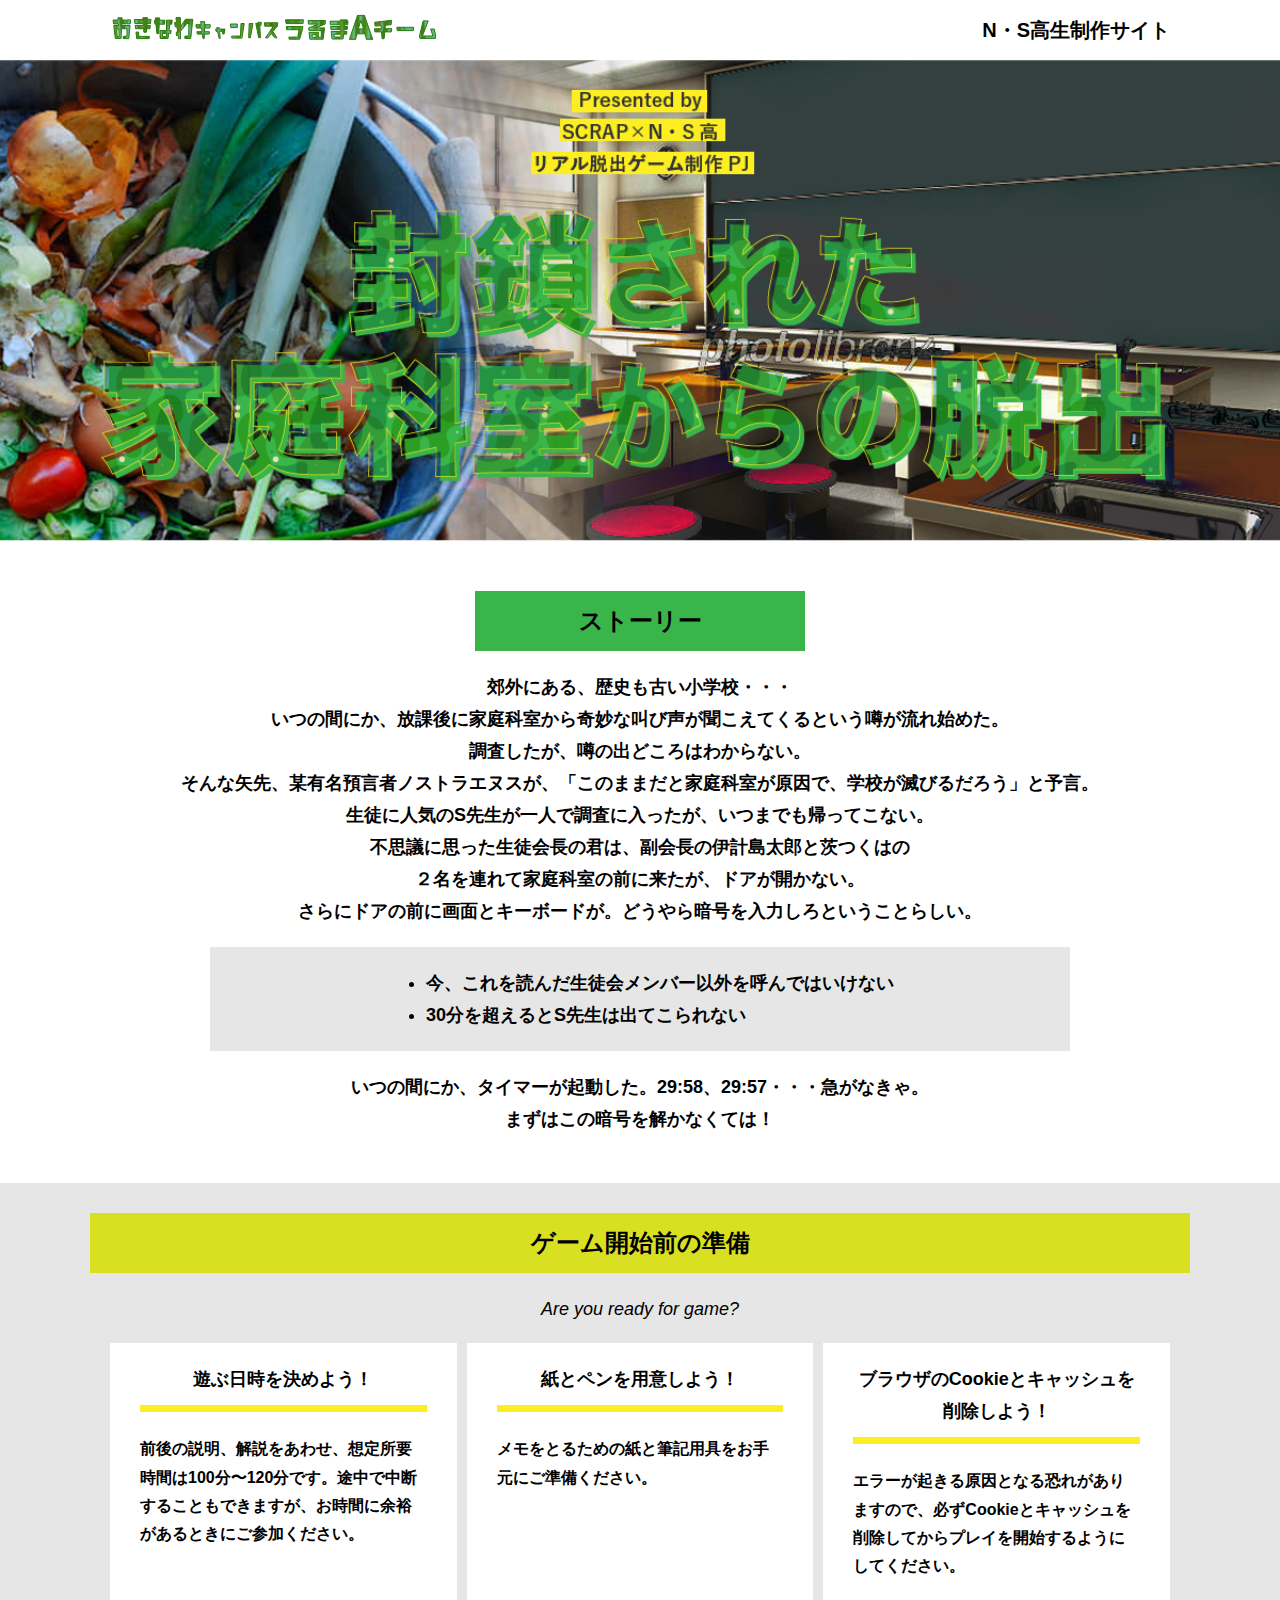
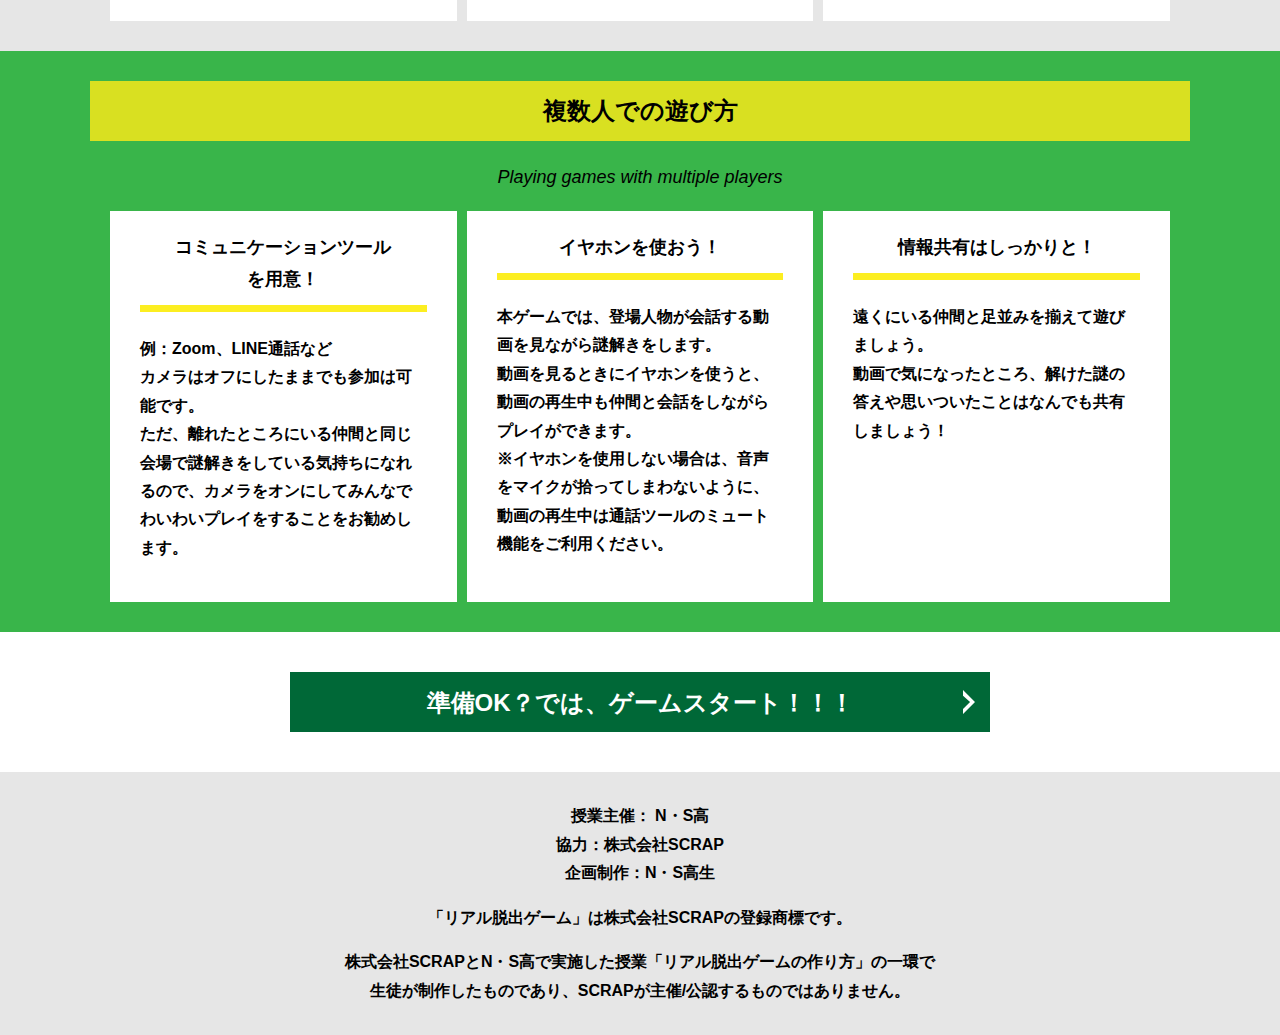
==== index.html @ 4c73a022 "Add files via upload" ====
<!DOCTYPE html>
<html lang="ja">
<head>
  <meta charset="UTF-8">
  <meta http-equiv="X-UA-Compatible" content="IE=edge">
  <meta name="viewport" content="width=device-width, initial-scale=1.0">
  <title>封鎖された家庭科室からの脱出 │ Project N</title>
  <link rel="stylesheet" href="assets/css/normalize.css">
  <link rel="stylesheet" href="assets/css/style.css">
</head>
<body>
  <svg width="0" height="0" class="hidden">
    <symbol xmlns="http://www.w3.org/2000/svg" viewBox="0 0 12.47 24.94" id="arrow" class="arrow_svg">
      <title>arrow</title>
      <polygon points="0 24.94 0 19.66 7.35 12.47 0 5.92 0 0 12.47 12.47 0 24.94"/>
    </symbol>
  </svg>
  <header class="header">
    <div class="container">
      <div class="header__logo"><img src="assets/images/logo.svg" alt="チームロゴ"></div>
      <div class="header__name">N・S高生制作サイト</div>
    </div>
  </header>
  <main class="main index-page">
    <!-- タイトルエリア　ここから -->
    <h1 class="main-title"><img src="assets/images/top-image.png" alt="Presented by SCRAP×N・S高リアル脱出ゲーム制作PJ 封鎖された家庭科室からの脱出"></h1>
    <!-- タイトルエリア　ここまで -->
    <section class="section section--story">
      <div class="container">
        <h2 class="section-title section-title--keycolor section-title--story">ストーリー</h2>
        <div class="story">
          <p class="text-center">郊外にある、歴史も古い小学校・・・<br>
            いつの間にか、放課後に家庭科室から奇妙な叫び声が聞こえてくるという噂が流れ始めた。<br>
            調査したが、噂の出どころはわからない。<br>
            そんな矢先、某有名預言者ノストラエヌスが、「このままだと家庭科室が原因で、学校が滅びるだろう」と予言。<br>
            生徒に人気のS先生が一人で調査に入ったが、いつまでも帰ってこない。<br>
            不思議に思った生徒会長の君は、副会長の伊計島太郎と茨つくはの<br>
            ２名を連れて家庭科室の前に来たが、ドアが開かない。<br>
            さらにドアの前に画面とキーボードが。どうやら暗号を入力しろということらしい。</p>
          <div class="story__note__outer bg-color--gray">
            <ul class="story__note">
              <li>今、これを読んだ生徒会メンバー以外を呼んではいけない</li>
              <li>30分を超えるとS先生は出てこられない</li>
            </ul>
          </div>
          <p class="text-center">いつの間にか、タイマーが起動した。29:58、29:57・・・急がなきゃ。<br>
            まずはこの暗号を解かなくては！</p>
        </div>
      </div>
    </section>
    <section class="section bg-color--gray">
      <div class="container">
        <h2 class="section-title">ゲーム開始前の準備</h2>
        <p class="font-eng text-center">Are you ready for game?</p>
        <!--
          class名"row"内のclass名"column"が横並びになります。
          改行する場合は以下のように追加してください。
          <div class="row">
            <div class="column">
              ～ 内容 ～
            </div>
          </div>
        -->
        <div class="row">
          <div class="column">
            <div class="card">
              <h3 class="card__title">遊ぶ日時を決めよう！</h3>
              <p class="card__content">前後の説明、解説をあわせ、想定所要時間は100分〜120分です。途中で中断することもできますが、お時間に余裕があるときにご参加ください。</p>
            </div>
          </div>
          <div class="column">
            <div class="card">
              <h3 class="card__title">紙とペンを用意しよう！</h3>
              <p class="card__content">メモをとるための紙と筆記用具をお手元にご準備ください。</p>
            </div>
          </div>
          <div class="column">
            <div class="card">
              <h3 class="card__title">ブラウザのCookieとキャッシュを<br>削除しよう！</h3>
              <p class="card__content">エラーが起きる原因となる恐れがありますので、必ずCookieとキャッシュを削除してからプレイを開始するようにしてください。</p>
            </div>
          </div>
        </div>
      </div>
    </section>
    <section class="section bg-color--keycolor">
      <div class="container">
        <h2 class="section-title">複数人での遊び方</h2>
        <p class="font-eng text-center">Playing games with multiple players</p>
        <div class="row">
          <div class="column">
            <div class="card">
              <h3 class="card__title">コミュニケーションツール<br>を用意！</h3>
              <p class="card__content">例：Zoom、LINE通話など<br>
                カメラはオフにしたままでも参加は可能です。<br>
                ただ、離れたところにいる仲間と同じ会場で謎解きをしている気持ちになれるので、カメラをオンにしてみんなでわいわいプレイをすることをお勧めします。</p>
            </div>
          </div>
          <div class="column">
            <div class="card">
              <h3 class="card__title">イヤホンを使おう！</h3>
              <p class="card__content">本ゲームでは、登場人物が会話する動画を見ながら謎解きをします。<br>
                動画を見るときにイヤホンを使うと、動画の再生中も仲間と会話をしながらプレイができます。<br>
                ※イヤホンを使用しない場合は、音声をマイクが拾ってしまわないように、動画の再生中は通話ツールのミュート機能をご利用ください。</p>
            </div>
          </div>
          <div class="column">
            <div class="card">
              <h3 class="card__title">情報共有はしっかりと！</h3>
              <p class="card__content">遠くにいる仲間と足並みを揃えて遊びましょう。<br>
                動画で気になったところ、解けた謎の答えや思いついたことはなんでも共有しましょう！</p>
            </div>
          </div>
        </div>
      </div>
    </section>
    <section class="section">
      <div class="container">
        <a class="btn" href="main.html">準備OK？では、ゲームスタート！！！<svg class="btn__arrow"><use xlink:href="#arrow"></use></svg></a>
      </div>
    </section>
  </main>
  <footer class="footer section bg-color--gray">
    <div class="container">
      <p class="text-center">授業主催： N・S高<br>協力：株式会社SCRAP<br>企画制作：N・S高生</p>
      <p class="text-center">「リアル脱出ゲーム」は株式会社SCRAPの登録商標です。</p>
      <p class="text-center">株式会社SCRAPとN・S高で実施した授業「リアル脱出ゲームの作り方」の一環で<br>生徒が制作したものであり、SCRAPが主催/公認するものではありません。</p>
    </div>
  </footer>
</body>
</html>
---- assets/css/style.css ----
@charset "UTF-8";
/****************************
 * 共通CSSのテンプレートです。
*****************************/
*,
*::before,
*::after {
  -webkit-box-sizing: border-box;
          box-sizing: border-box;
}

html {
  font-size: 18px;
  -webkit-box-sizing: border-box;
          box-sizing: border-box;
}

body {
  overflow-x: hidden;
  font-family: "游ゴシック体", "Yu Gothic", YuGothic, "ヒラギノ角ゴ Pro", "Hiragino Kaku Gothic Pro", "メイリオ", "Meiryo", sans-serif;
  font-size: 18px;
  line-height: 1.77778;
  font-weight: bold;
  text-decoration: none;
  border: none;
  list-style: none;
  color: #000;
  margin: 0;
}

img {
  width: 100%;
}

figure {
  margin: 0;
}

figcaption {
  margin-top: 30px;
  font-size: 14px;
}

@media screen and (max-width: 767px) {
  figcaption {
    font-size: 13px;
  }
}

input[type=text] {
  font-size: 18px;
  border: none;
  padding: 25px 35px;
  display: block;
  margin: 0 auto;
  max-width: 580px;
  width: 100%;
}

::-webkit-input-placeholder {
  color: #999;
}

:-ms-input-placeholder {
  color: #999;
}

::-ms-input-placeholder {
  color: #999;
}

::placeholder {
  color: #999;
}

button {
  cursor: pointer;
  display: block;
  border: none;
  margin: 0 auto;
  background-color: #006837;
  color: #fff;
  width: 287px;
  height: 55px;
}

/*******************
* Layout
*******************/
.section {
  padding-top: 30px;
  padding-bottom: 30px;
}

.section--clear {
  /* ステージクリア画面 */
  position: fixed;
  display: none;
  /* 読み込み時に一瞬表示されるのを防ぐ */
  -webkit-box-pack: center;
      -ms-flex-pack: center;
          justify-content: center;
  -webkit-box-align: center;
      -ms-flex-align: center;
          align-items: center;
  top: 0;
  bottom: 0;
  left: 0;
  right: 0;
  z-index: 200;
}

.section--clear.isClear {
  display: -webkit-box;
  display: -ms-flexbox;
  display: flex;
}

.container {
  width: 1100px;
  padding-left: 20px;
  padding-right: 20px;
  margin: 0 auto;
}

@media screen and (max-width: 1100px) {
  .container {
    width: calc(100% - 40px);
  }
}

.row {
  display: -webkit-box;
  display: -ms-flexbox;
  display: flex;
  -ms-flex-line-pack: stretch;
      align-content: stretch;
  gap: 10px;
}

.row + .row {
  margin-top: 20px;
}

.column {
  width: 100%;
}

.card {
  background-color: #fff;
  margin-bottom: 20px;
  height: 100%;
}

.card__title {
  font-size: 18px;
  text-align: center;
  margin: 0;
  padding: 20px 30px;
  position: relative;
  cursor: pointer;
}

.card__content {
  -webkit-transition: all 0.3s;
  transition: all 0.3s;
  font-size: 16px;
  padding: 20px 30px;
  margin: 0;
  position: relative;
}

.card__content::before {
  display: block;
  content: '';
  width: calc(100% - 60px);
  height: 7px;
  background-color: #fcee21;
  position: absolute;
  top: -10px;
  left: 30px;
}

.hint-page .card {
  height: auto;
}

.hint-page .card__content {
  display: none;
  text-align: center;
}

.hint-page .card__arrow {
  position: absolute;
  top: calc(50% - 12px);
  right: 45px;
  -webkit-transform: rotate(90deg);
          transform: rotate(90deg);
  -webkit-transition: all 0.3s;
  transition: all 0.3s;
  fill: #009245;
  width: 12px;
  height: 24px;
}

.hint-page .card.is-open .card__content {
  display: block;
}

.hint-page .card.is-open .card__arrow {
  -webkit-transform: rotate(-90deg);
          transform: rotate(-90deg);
}

.box {
  padding: 35px 30px;
}

.youtube {
  position: relative;
  width: 100%;
  padding-top: 56.25%;
}

.youtube iframe {
  position: absolute;
  top: 0;
  left: 0;
  width: 100%;
  height: 100%;
}

.youtube__container {
  max-width: 800px;
  margin: 0 auto;
}

/*********************
* Color
*********************/
.bg-color--keycolor {
  background-color: #39b54a;
}

.bg-color--subcolor {
  background-color: #d9e021;
}

.bg-color--gray {
  background-color: #e6e6e6;
}

/*********************
* title
**********************/
.main-title {
  margin: 0;
}

.sub-title {
  text-align: center;
  font-size: 18px;
  line-height: 1.66667;
}

.sub-title__bg {
  background-color: #fcee21;
  padding-left: 1rem;
  padding-right: 1rem;
}

.section-title {
  font-size: 24px;
  line-height: 1.75;
  text-align: center;
  padding: 9px 20px;
  background-color: #d9e021;
  margin: 0 -20px 20px -20px;
}

.section-title__stage {
  display: inline-block;
  margin-right: 2rem;
}

.section-title--keycolorlight {
  background-color: #8cc63f;
}

.section-title--keycolorlight .section-title__stage {
  color: #fff;
}

.section-title--keycolor {
  background-color: #39b54a;
}

.section-title--story {
  width: 330px;
  margin: 0 auto 20px;
}

.section-title--border {
  position: relative;
  font-size: 30px;
  text-align: center;
  line-height: 1.06667;
  margin: 0;
  padding-bottom: 15px;
  color: #006837;
}

.section-title--border::after {
  position: absolute;
  bottom: 0;
  left: calc(50% - 95px);
  display: block;
  content: '';
  background-color: #fff;
  height: 2.6px;
  width: 190px;
}

/******************
* text
******************/
.font-eng {
  font-style: italic;
  font-weight: normal;
}

/*************************
* Button
*************************/
.btn {
  display: block;
  text-decoration: none;
  cursor: pointer;
  background-color: #006837;
  color: #fff;
  font-size: 24px;
  line-height: 1.54167;
  text-align: center;
  padding: 11.5px;
  width: calc(100% - 40px);
  max-width: 700px;
  margin: 10px auto;
  position: relative;
}

.btn:hover {
  opacity: 0.7;
}

.btn__arrow {
  position: absolute;
  top: calc(50% - 12px);
  right: 15px;
  fill: #fff;
  width: 12px;
  height: 24px;
}

/****************
* header
*****************/
.header {
  background-color: #fff;
  height: 60px;
}

.header .container {
  display: -webkit-box;
  display: -ms-flexbox;
  display: flex;
  -webkit-box-pack: justify;
      -ms-flex-pack: justify;
          justify-content: space-between;
  -webkit-box-align: center;
      -ms-flex-align: center;
          align-items: center;
  height: 100%;
}

.header__logo {
  width: 330px;
  height: 42px;
}

.header__name {
  font-size: 20px;
  line-height: 1.1;
}

.footer {
  font-size: 16px;
}

.footer p:first-child {
  margin-top: 0;
}

.footer p:last-child {
  margin-bottom: 0;
}

/********************
* main
********************/
.story__note {
  margin: 0;
}

.story__note__outer {
  width: 860px;
  display: -webkit-box;
  display: -ms-flexbox;
  display: flex;
  padding: 20px;
  margin: 20px auto;
  -webkit-box-pack: center;
      -ms-flex-pack: center;
          justify-content: center;
}

@media screen and (max-width: 940px) {
  .story__note__outer {
    width: 100%;
  }
}

.stage-column__container + .stage-column__container {
  border-top: 2px solid #fff;
}

.answer {
  font-size: 18px;
  margin-bottom: 20px;
  line-height: 80px;
  word-spacing: 20px;
}

.err-message {
  color: #c1272d;
  font-size: 18px;
  text-align: center;
}

.link-hint {
  text-align: center;
  display: block;
  margin-top: 20px;
}

.clear-message {
  background-color: #d9e021;
  padding: 30px 30px 60px;
  position: relative;
}

.clear-message__title {
  position: relative;
  display: block;
  text-align: center;
  color: #006837;
  font-size: 30px;
  padding-bottom: 10px;
  margin-bottom: 35px;
}

.clear-message__title::after {
  content: '';
  position: absolute;
  display: block;
  width: 183px;
  height: 2px;
  background-color: #fff;
  bottom: 0;
  left: calc(50% - (183px/2));
}

.clear-message__content {
  text-align: center;
}

.clear-message__btn {
  position: absolute;
  bottom: -30px;
  left: calc(50% - 144px);
  width: 288px;
  margin: 0;
}

/********************
* Utility
********************/
.text-center {
  text-align: center;
}

.text-left {
  text-align: left;
}

.text-right {
  text-align: right;
}

.hidden {
  display: none;
}
/*# sourceMappingURL=style.css.map */
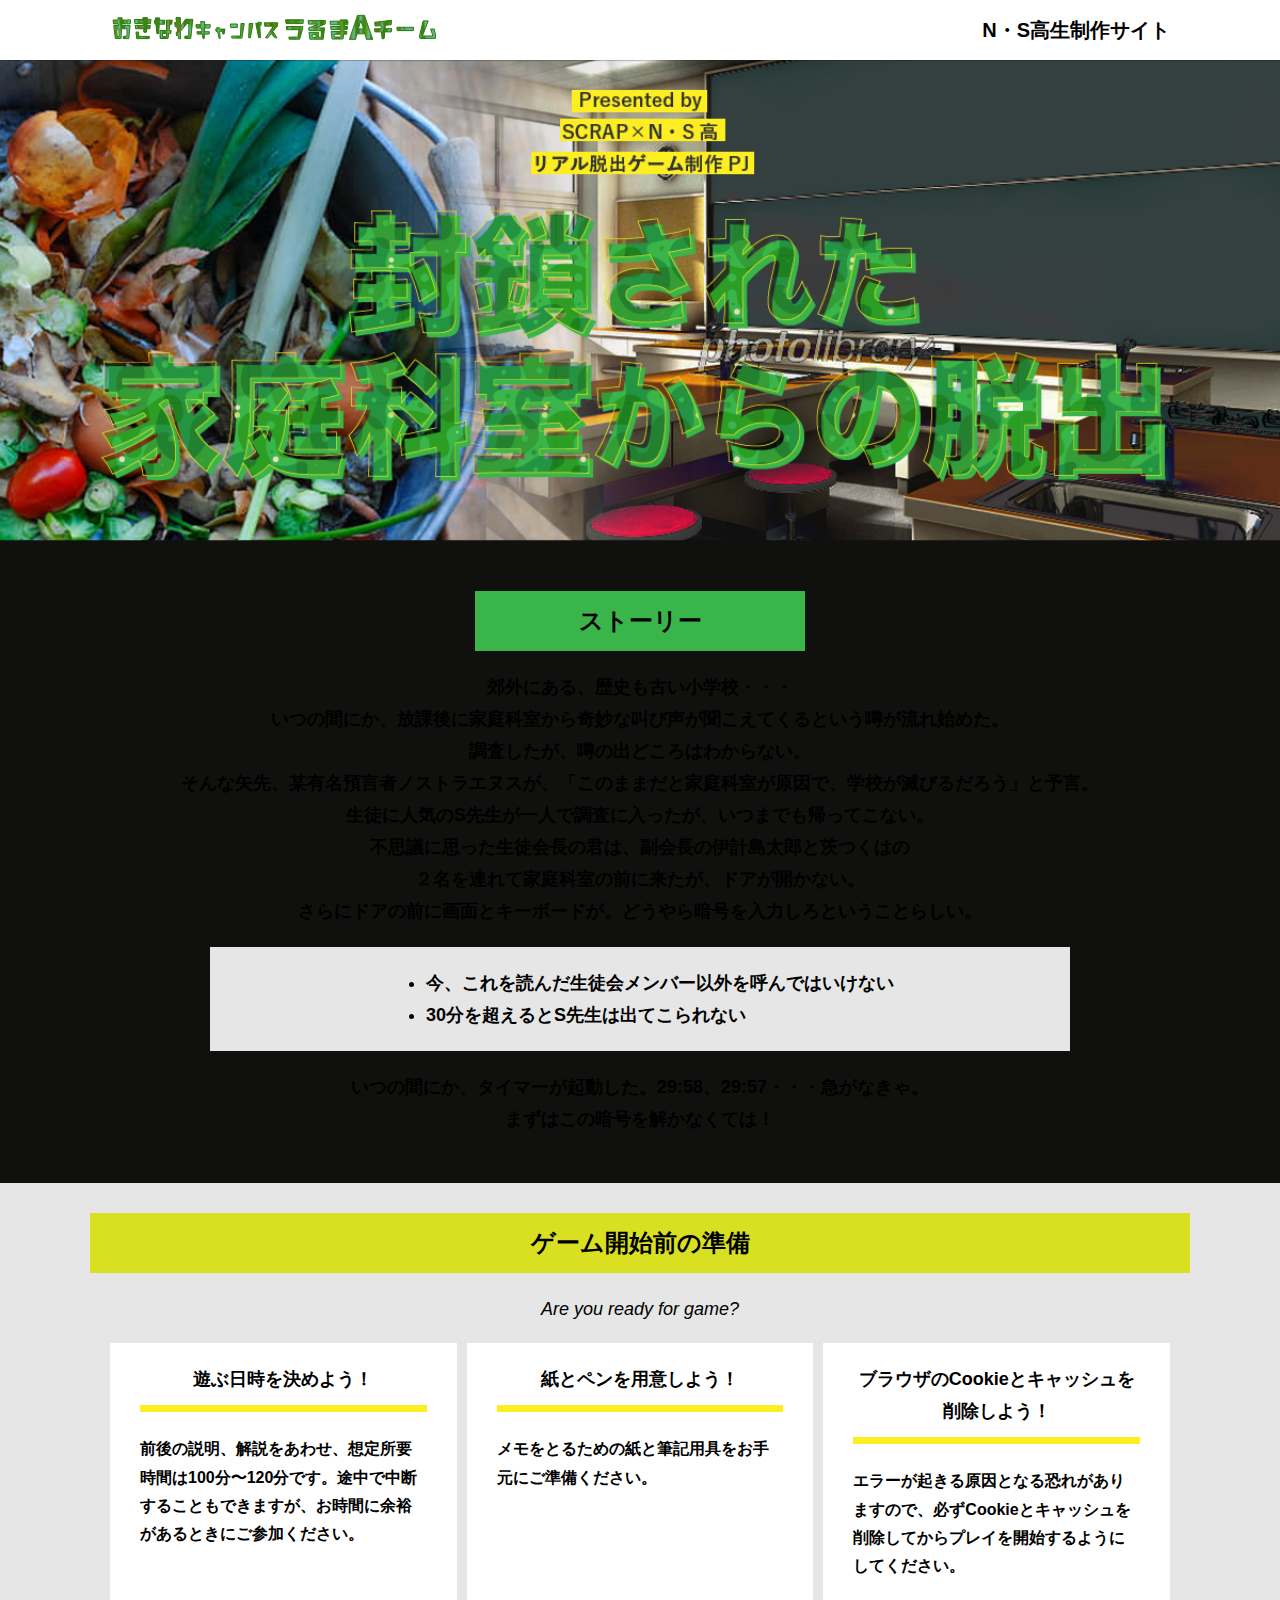
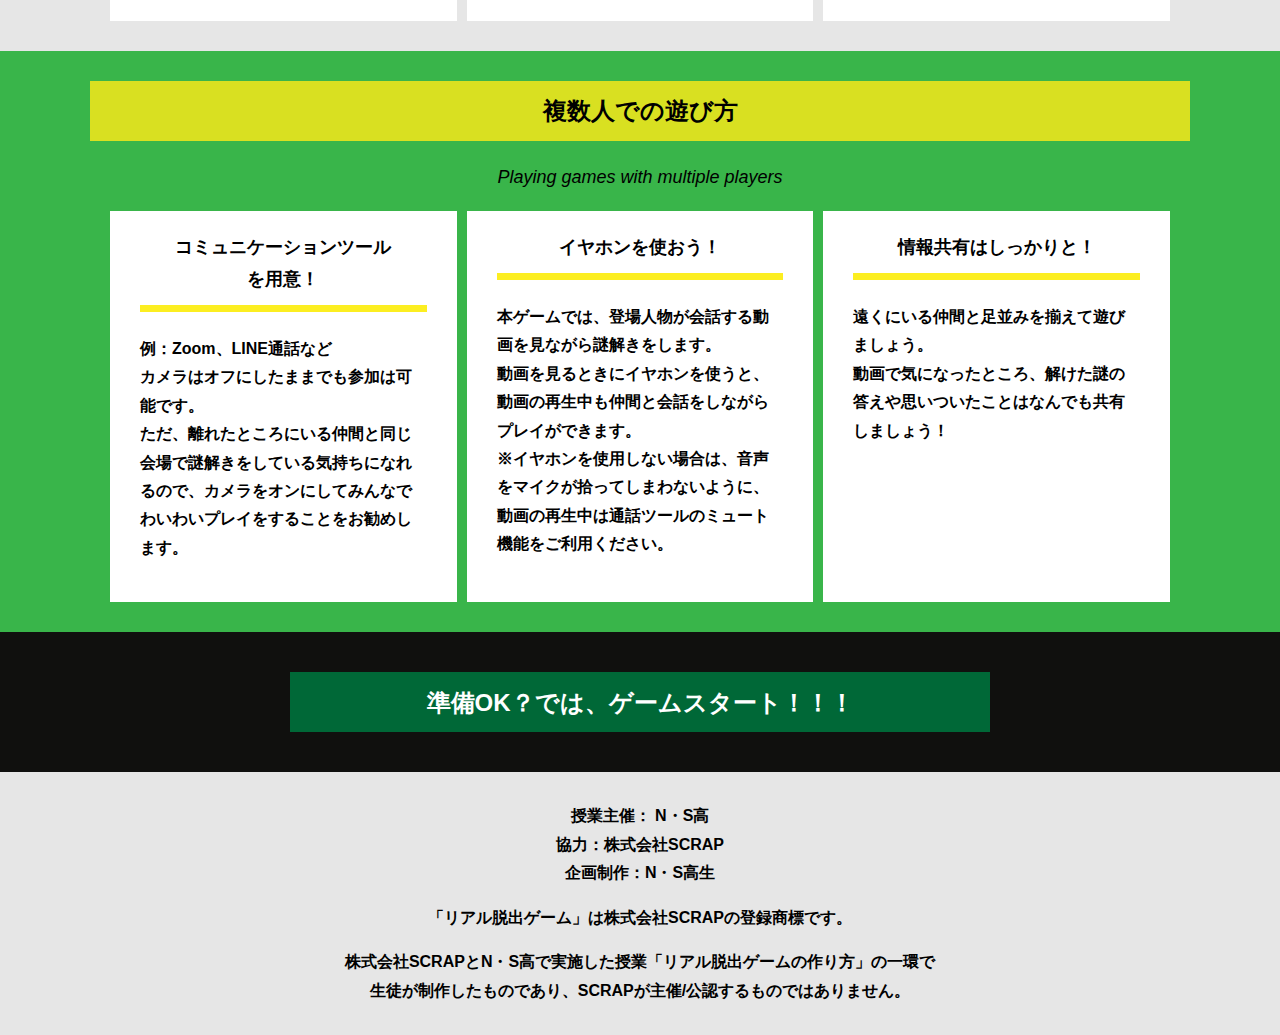
==== commit 83e22885: "Update index.html" ====
--- a/index.html
+++ b/index.html
@@ -10,6 +10,7 @@
 </head>
 <body>
   <svg width="0" height="0" class="hidden">
+    <body bgcolor="#10100E">
     <symbol xmlns="http://www.w3.org/2000/svg" viewBox="0 0 12.47 24.94" id="arrow" class="arrow_svg">
       <title>arrow</title>
       <polygon points="0 24.94 0 19.66 7.35 12.47 0 5.92 0 0 12.47 12.47 0 24.94"/>
@@ -128,4 +129,4 @@
     </div>
   </footer>
 </body>
-</html>+</html>
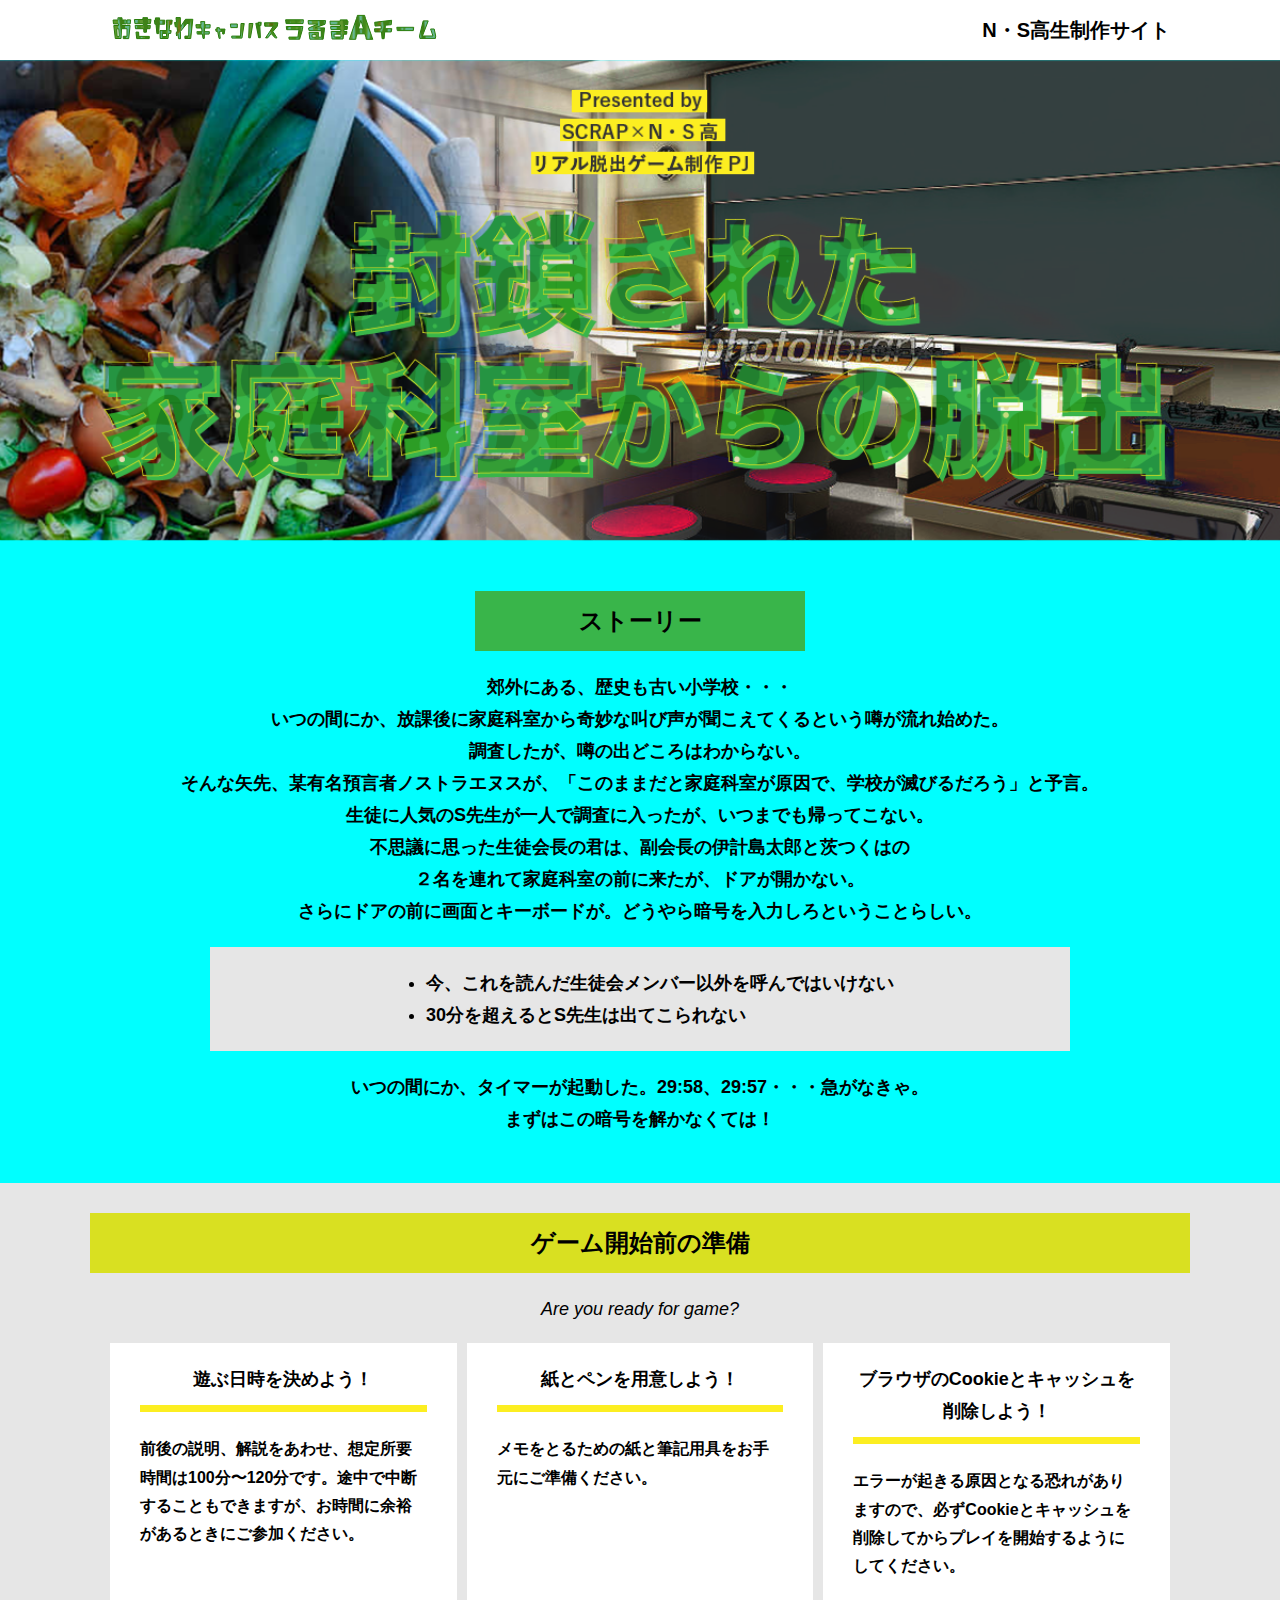
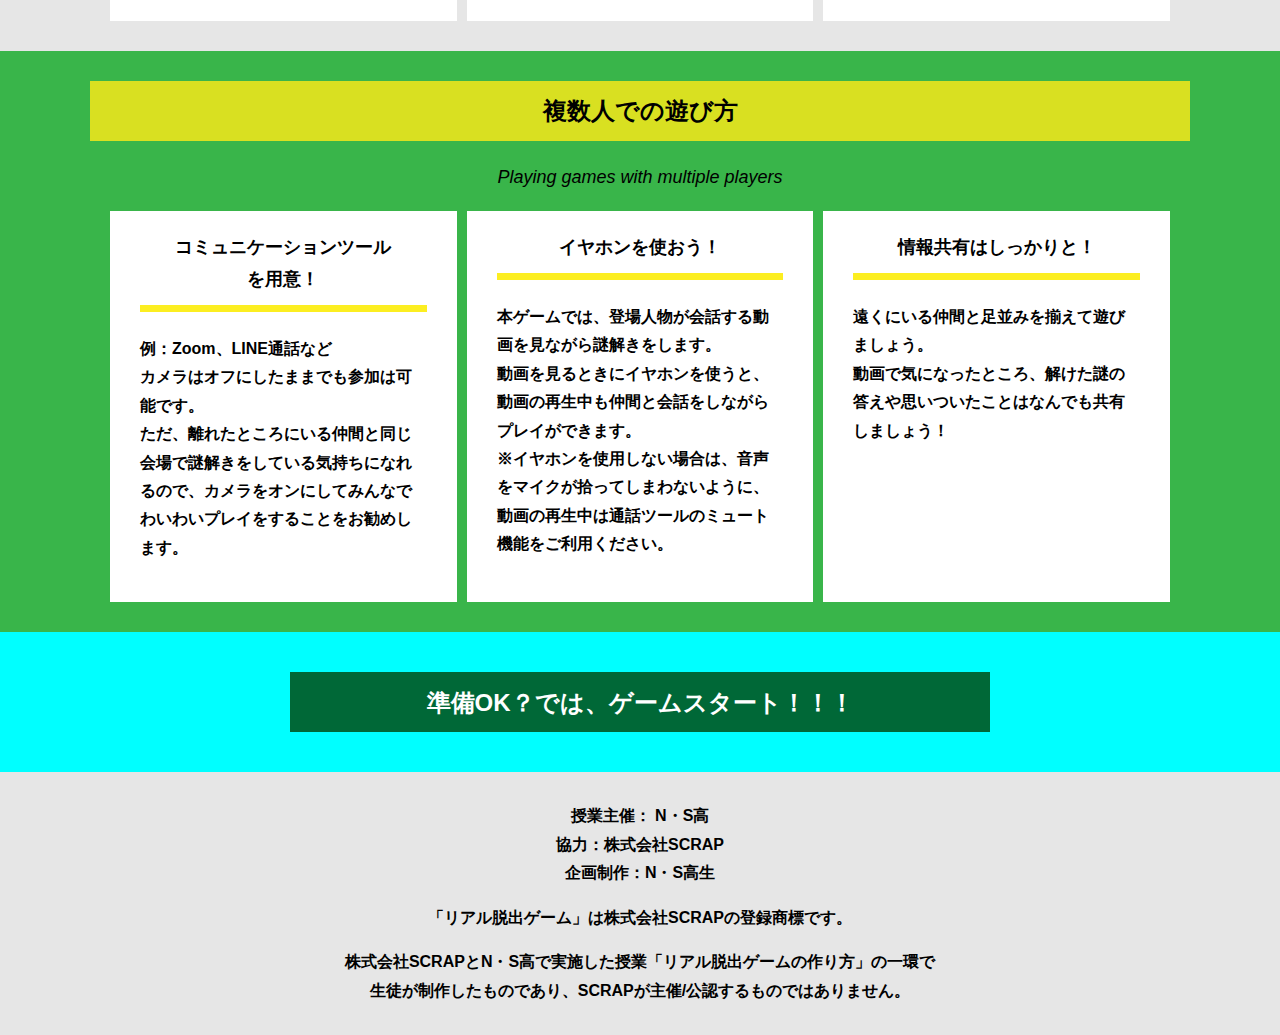
==== commit 26afa425: "Update index.html" ====
--- a/index.html
+++ b/index.html
@@ -10,7 +10,7 @@
 </head>
 <body>
   <svg width="0" height="0" class="hidden">
-    <body bgcolor="#10100E">
+    <body bgcolor="#00FFFF">
     <symbol xmlns="http://www.w3.org/2000/svg" viewBox="0 0 12.47 24.94" id="arrow" class="arrow_svg">
       <title>arrow</title>
       <polygon points="0 24.94 0 19.66 7.35 12.47 0 5.92 0 0 12.47 12.47 0 24.94"/>
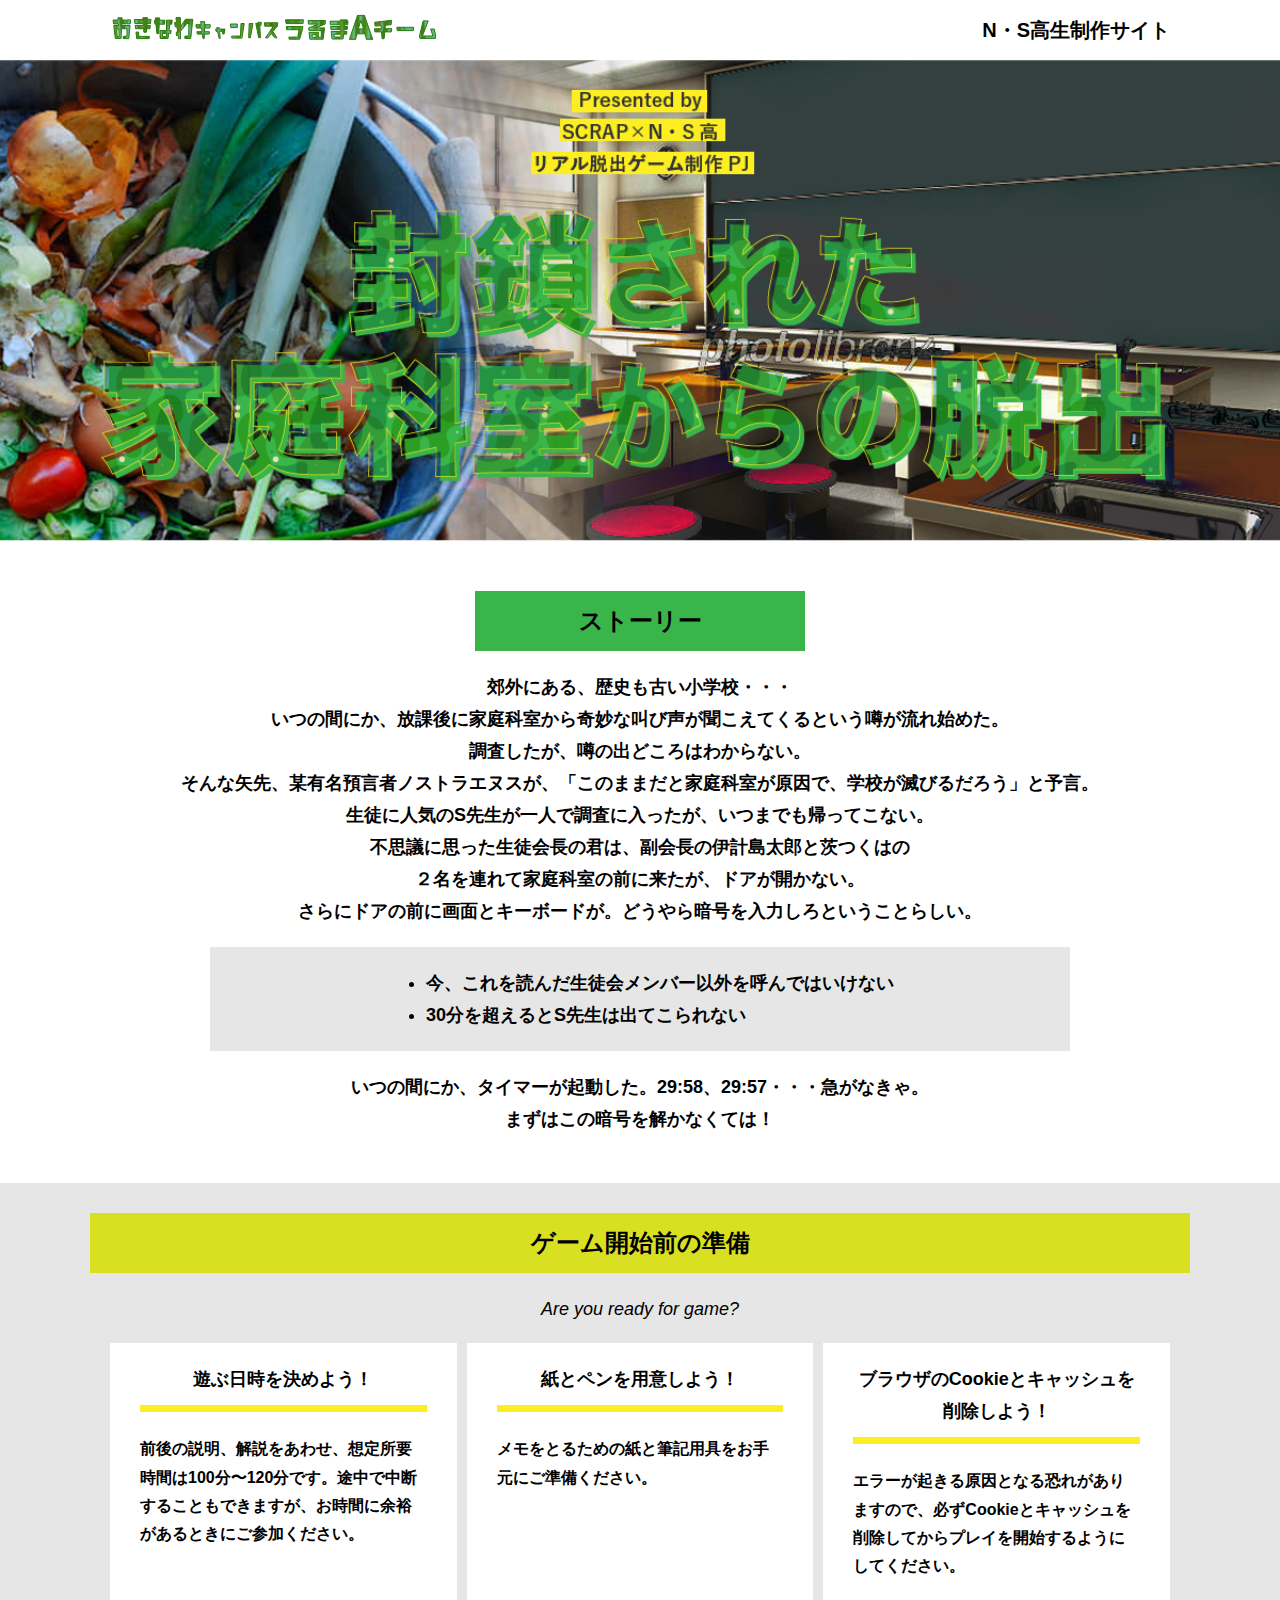
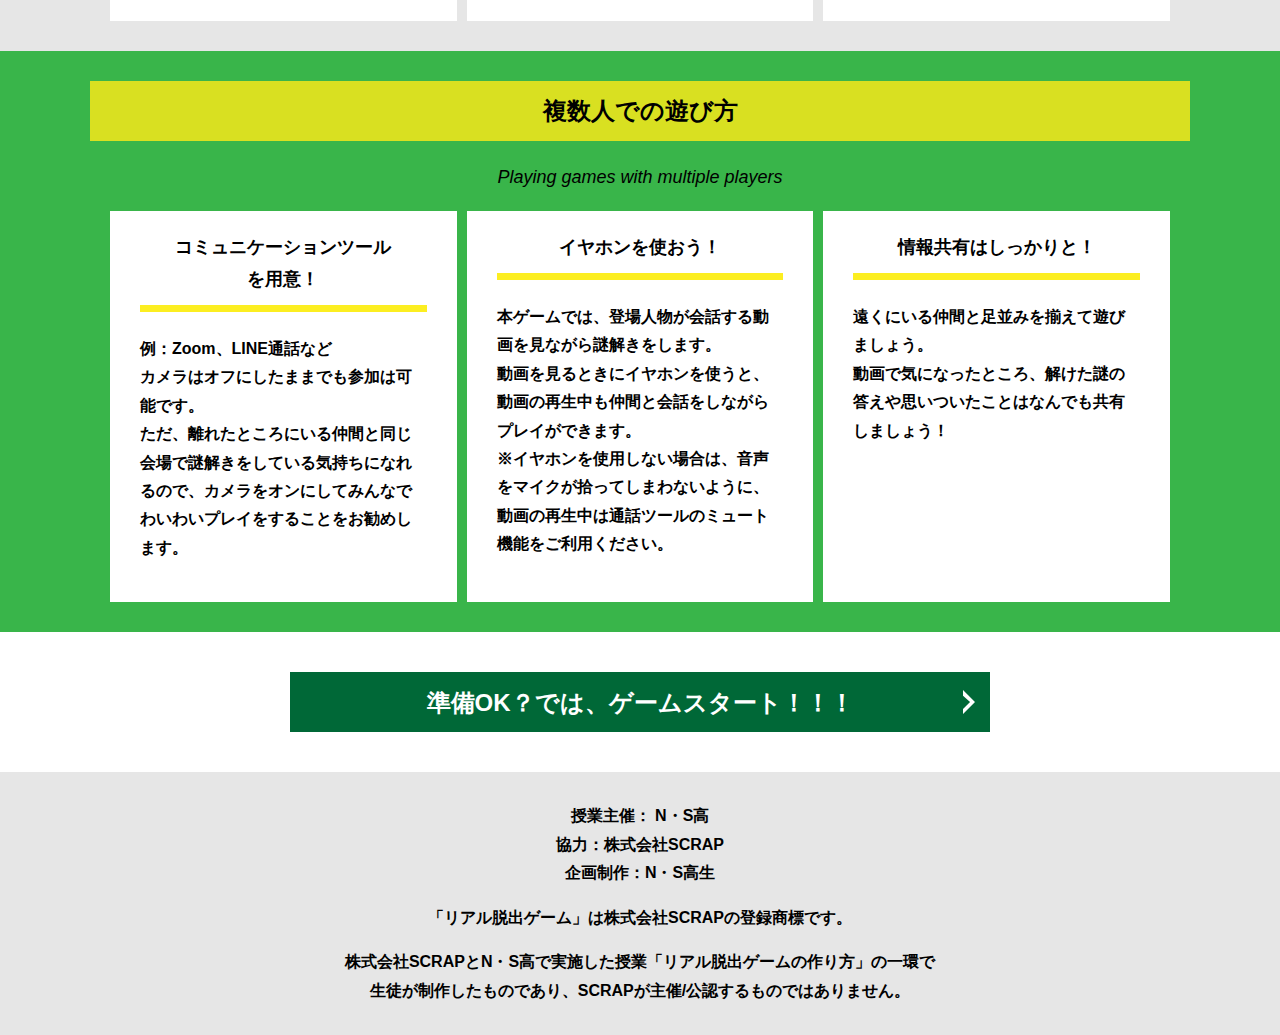
==== commit a86074ed: "Update index.html" ====
--- a/index.html
+++ b/index.html
@@ -10,7 +10,7 @@
 </head>
 <body>
   <svg width="0" height="0" class="hidden">
-    <body bgcolor="#00FFFF">
+    <color="#00FFFF">
     <symbol xmlns="http://www.w3.org/2000/svg" viewBox="0 0 12.47 24.94" id="arrow" class="arrow_svg">
       <title>arrow</title>
       <polygon points="0 24.94 0 19.66 7.35 12.47 0 5.92 0 0 12.47 12.47 0 24.94"/>
--- a/assets/css/style.css
+++ b/assets/css/style.css
@@ -316,7 +316,7 @@
   left: calc(50% - 95px);
   display: block;
   content: '';
-  background-color: #fff;
+  background-color: #00ffff;
   height: 2.6px;
   width: 190px;
 }
@@ -474,7 +474,7 @@
   display: block;
   width: 183px;
   height: 2px;
-  background-color: #fff;
+  background-color: #00ffff;
   bottom: 0;
   left: calc(50% - (183px/2));
 }
@@ -509,4 +509,4 @@
 .hidden {
   display: none;
 }
-/*# sourceMappingURL=style.css.map */+/*# sourceMappingURL=style.css.map */
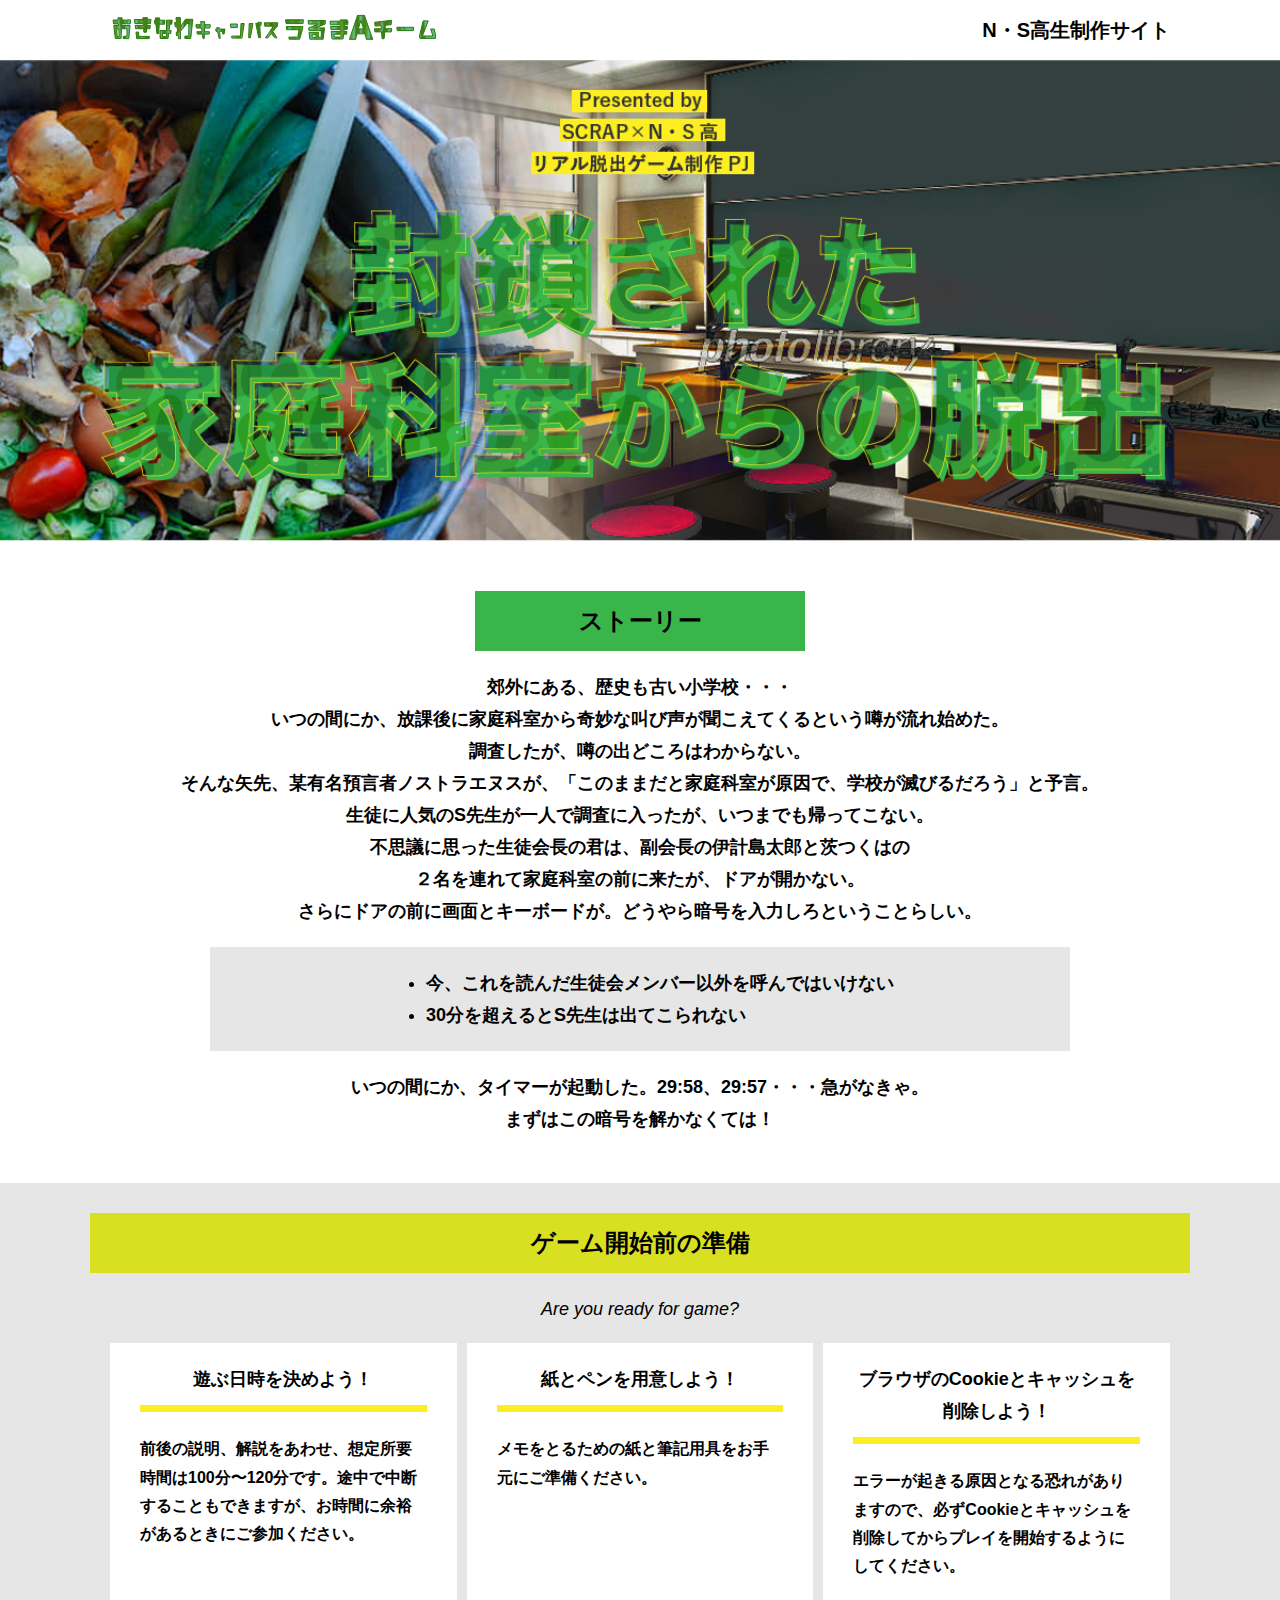
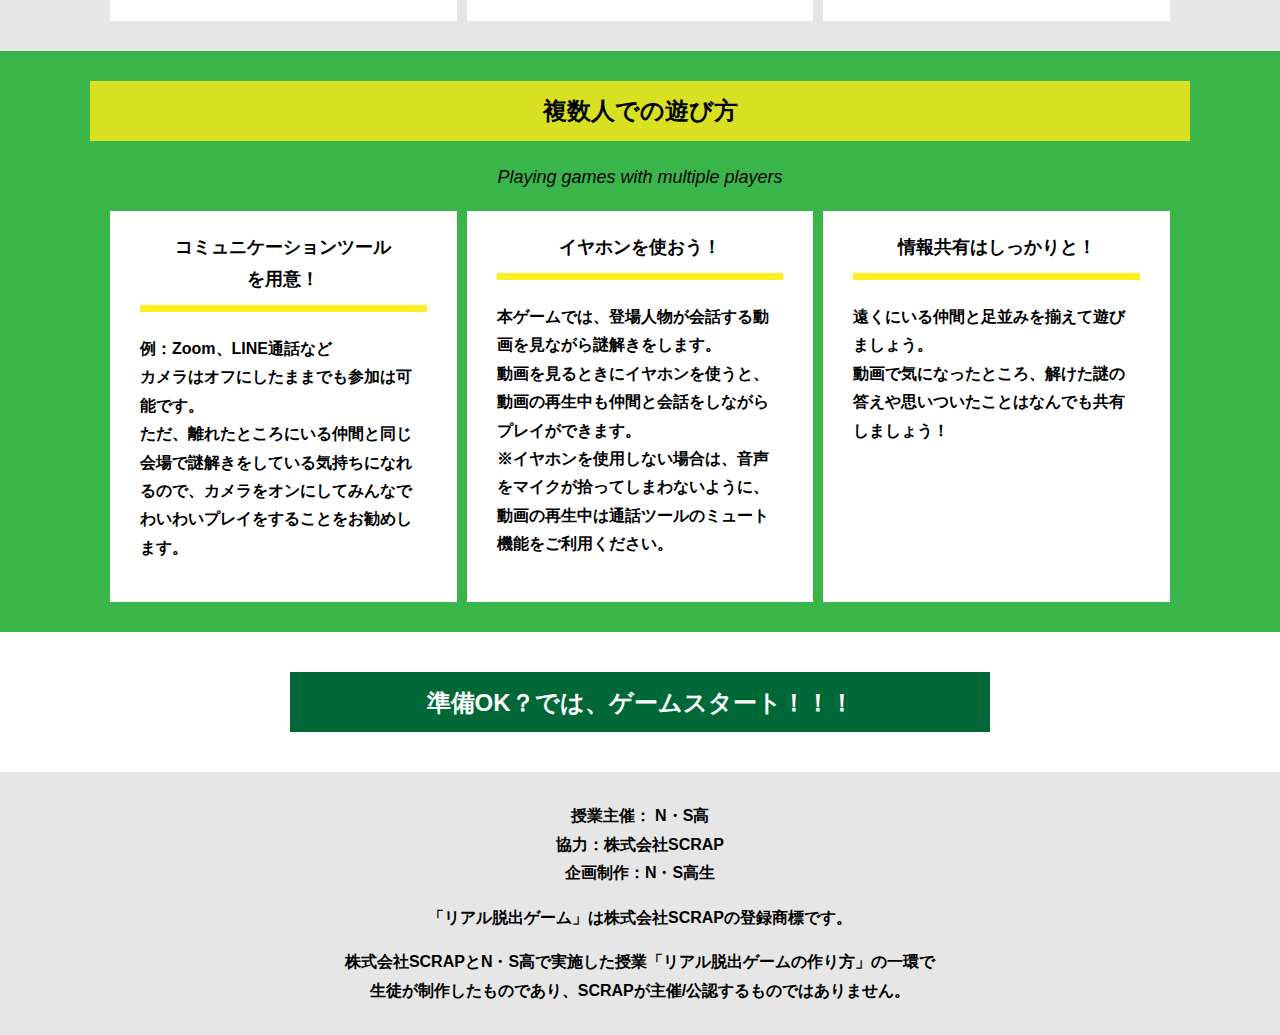
==== commit 0e1e1fd7: "Update index.html" ====
--- a/index.html
+++ b/index.html
@@ -10,7 +10,7 @@
 </head>
 <body>
   <svg width="0" height="0" class="hidden">
-    <color="#00FFFF">
+    <body color="#00FFFF">
     <symbol xmlns="http://www.w3.org/2000/svg" viewBox="0 0 12.47 24.94" id="arrow" class="arrow_svg">
       <title>arrow</title>
       <polygon points="0 24.94 0 19.66 7.35 12.47 0 5.92 0 0 12.47 12.47 0 24.94"/>
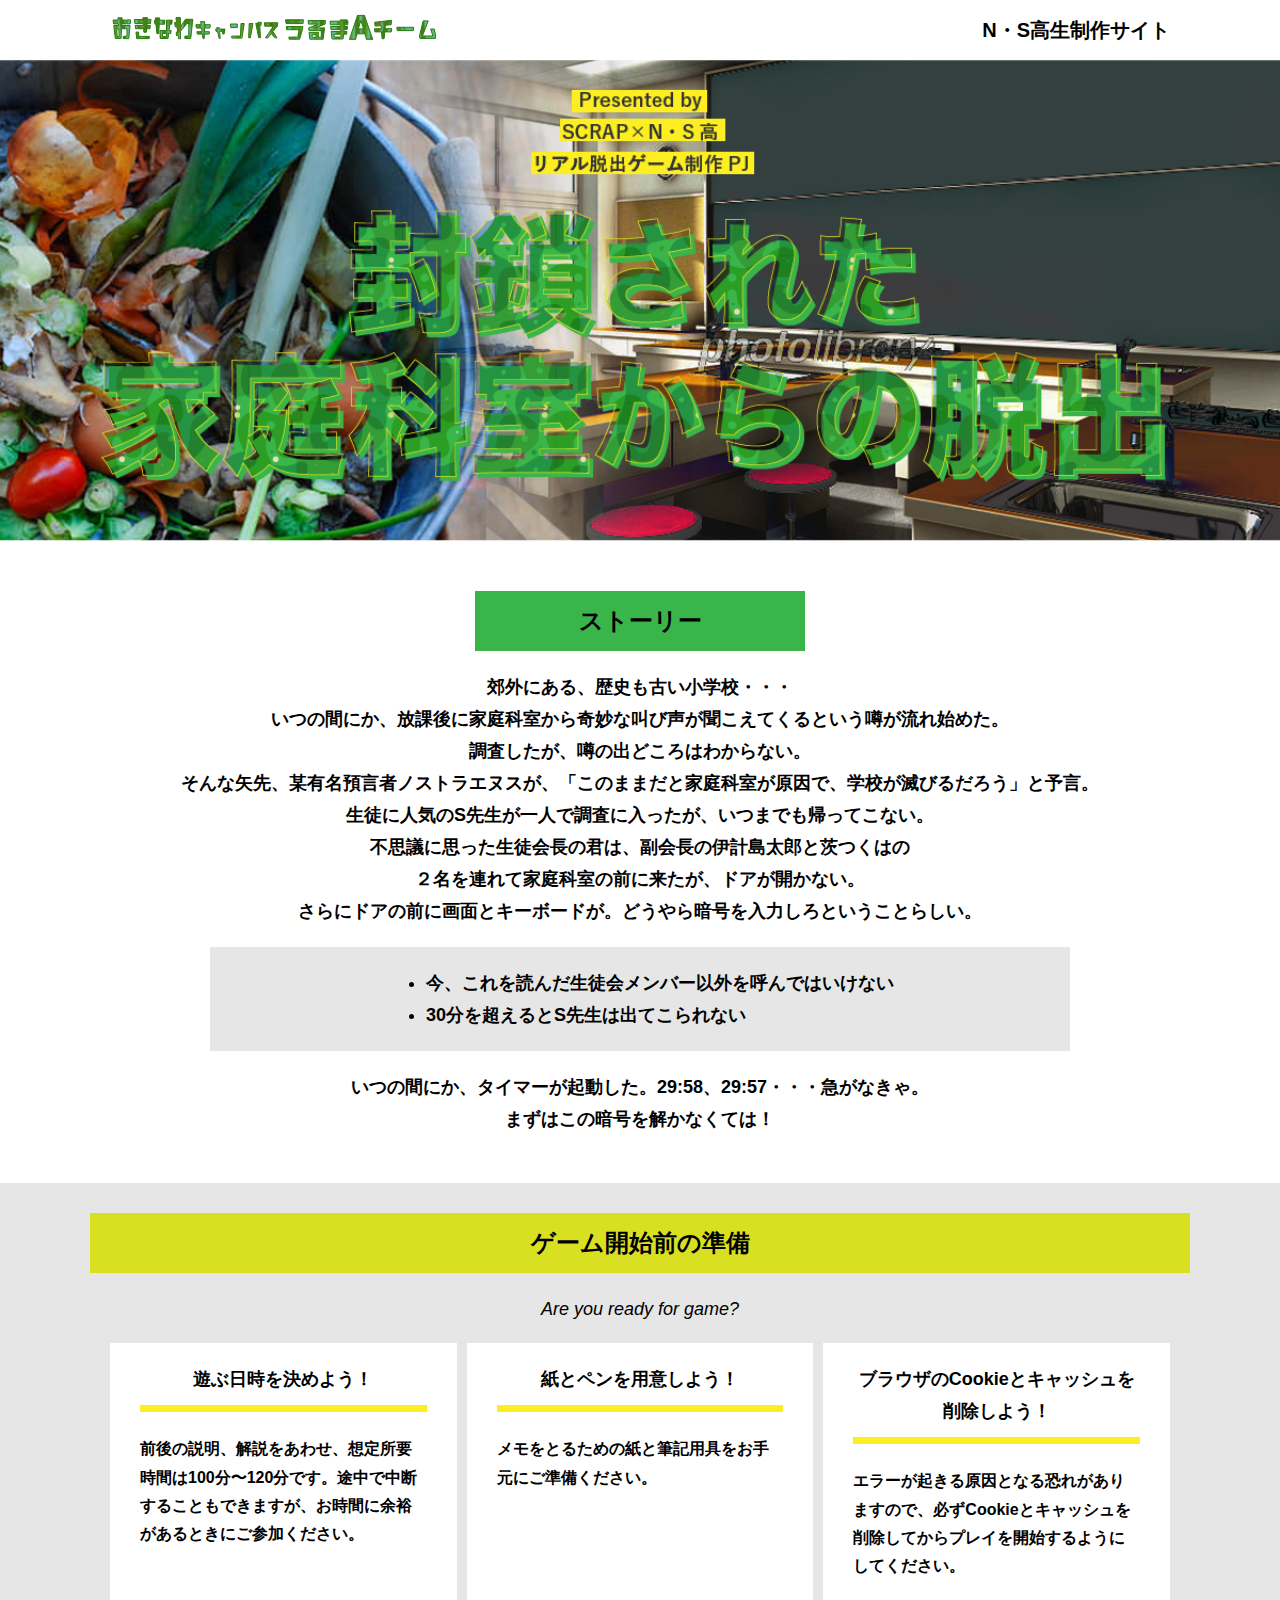
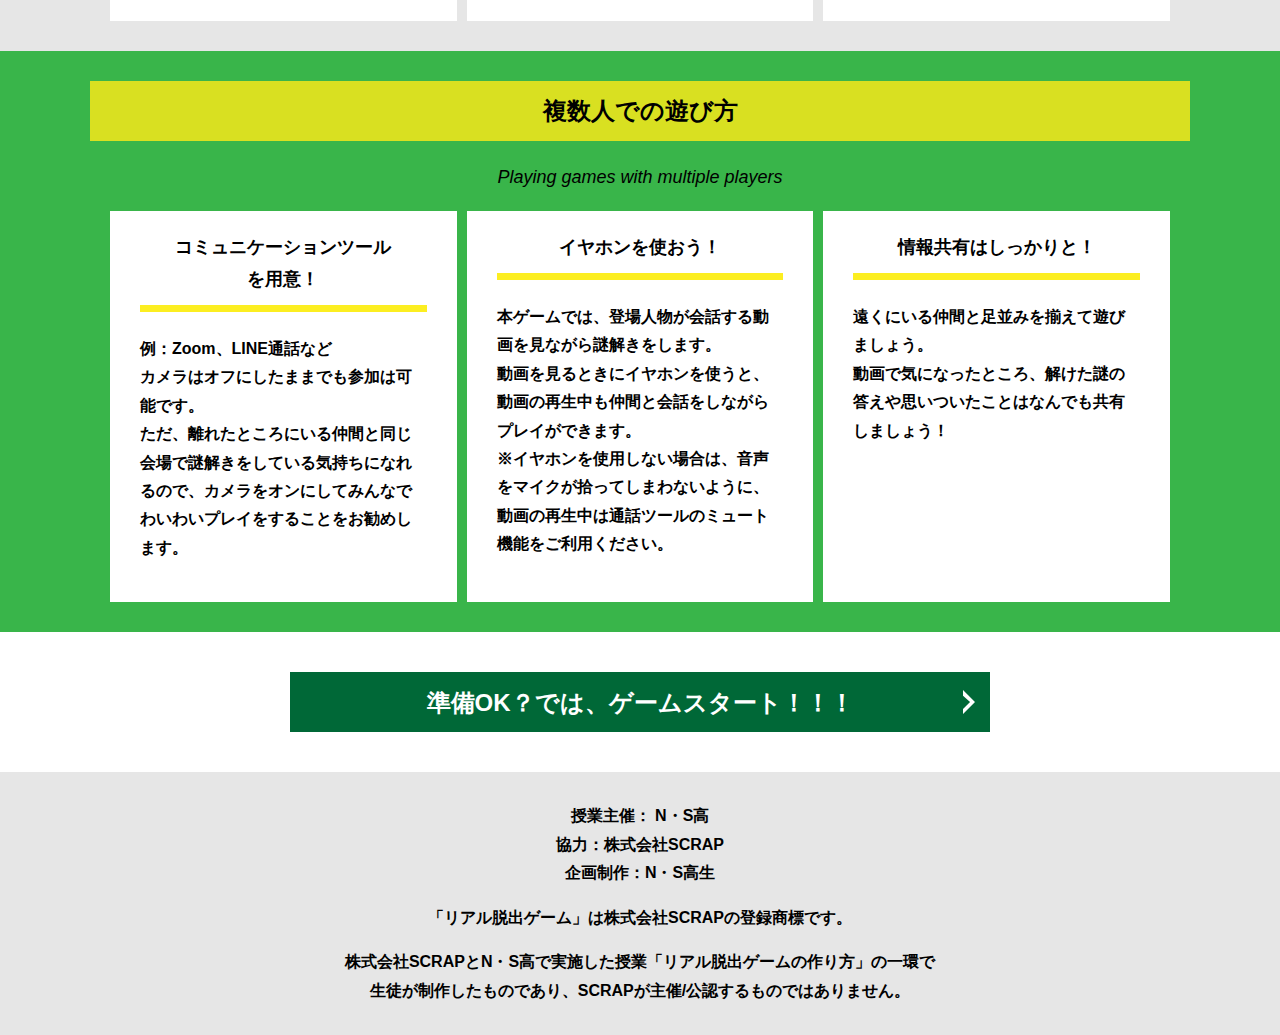
==== commit b6a17a30: "Update index.html" ====
--- a/index.html
+++ b/index.html
@@ -10,7 +10,7 @@
 </head>
 <body>
   <svg width="0" height="0" class="hidden">
-    <body color="#00FFFF">
+    <bgcolor="#00FFFF">
     <symbol xmlns="http://www.w3.org/2000/svg" viewBox="0 0 12.47 24.94" id="arrow" class="arrow_svg">
       <title>arrow</title>
       <polygon points="0 24.94 0 19.66 7.35 12.47 0 5.92 0 0 12.47 12.47 0 24.94"/>
